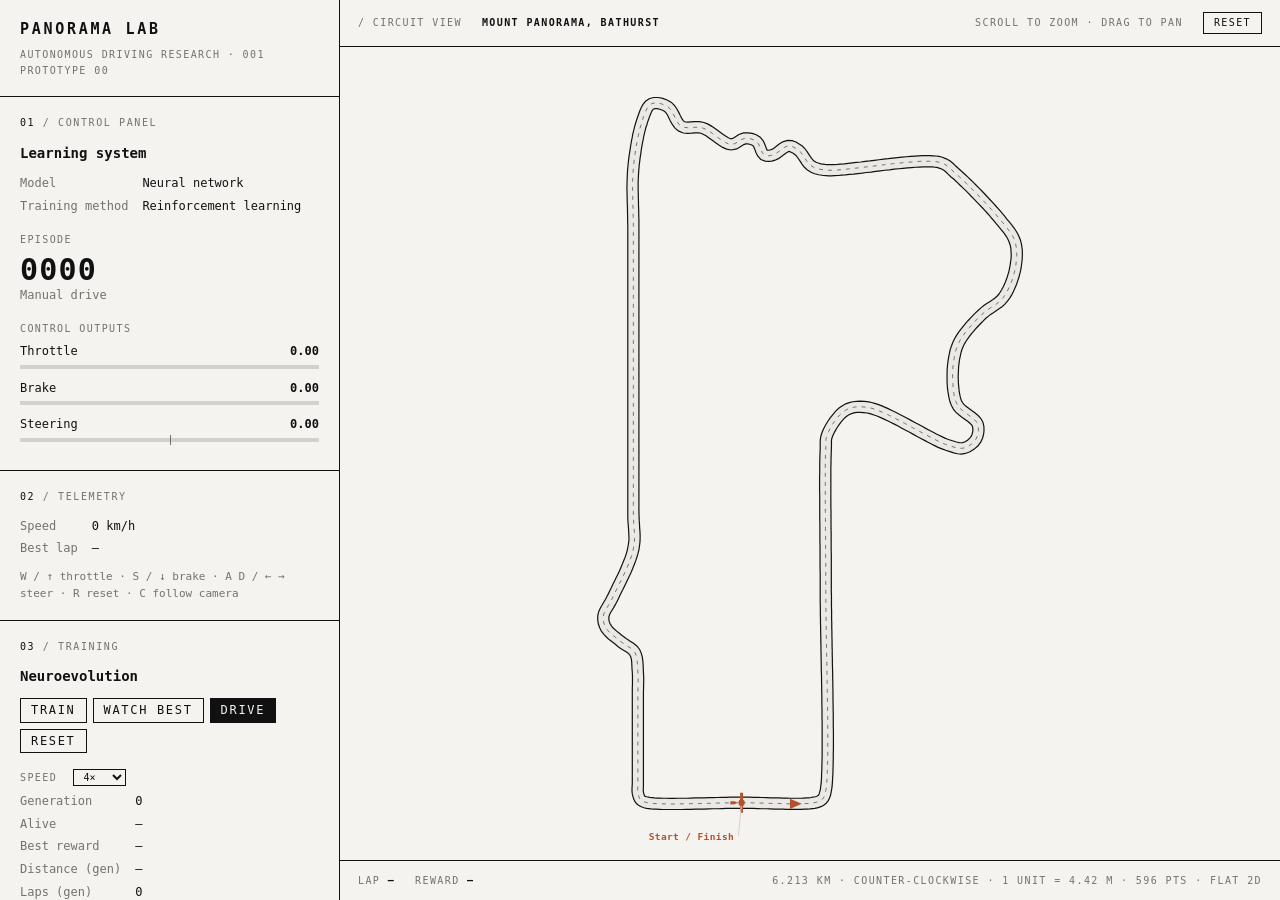
==== index.html @ cdbc01ad "Initial commit" ====
<!doctype html>
<html lang="en">
<head>
<meta charset="utf-8">
<meta name="viewport" content="width=device-width, initial-scale=1">
<title>Panorama Lab · Prototype 00</title>
<link rel="stylesheet" href="style.css">
</head>
<body>

<aside class="panel">
  <header>
    <h1>Panorama Lab</h1>
    <p class="meta">Autonomous driving research · 001</p>
    <p class="meta">Prototype 00</p>
  </header>

  <section>
    <h2><span>01</span> / Control panel</h2>
    <h3>Learning system</h3>
    <dl class="kv">
      <dt>Model</dt><dd>Neural network</dd>
      <dt>Training method</dt><dd>Reinforcement learning</dd>
    </dl>

    <p class="label">Episode</p>
    <strong class="episode" id="episode">0000</strong>
    <p class="muted" id="status">Awaiting simulation</p>

    <p class="label">Control outputs</p>
    <div class="out"><div class="row"><span>Throttle</span><b id="v-thr">0.00</b></div><div class="meter"><i id="b-thr"></i></div></div>
    <div class="out"><div class="row"><span>Brake</span><b id="v-brk">0.00</b></div><div class="meter"><i id="b-brk"></i></div></div>
    <div class="out"><div class="row"><span>Steering</span><b id="v-str">0.00</b></div><div class="meter centre"><i id="b-str"></i></div></div>
  </section>

  <section>
    <h2><span>02</span> / Telemetry</h2>
    <dl class="kv">
      <dt>Speed</dt><dd id="speed">0 km/h</dd>
      <dt>Best lap</dt><dd id="best">—</dd>
    </dl>
    <p class="muted note">W / ↑ throttle · S / ↓ brake · A D / ← → steer · R reset · C follow camera</p>
  </section>

  <section>
    <h2><span>03</span> / Training</h2>
    <h3>Neuroevolution</h3>
    <div class="btns">
      <button id="tr-train" type="button">Train</button>
      <button id="tr-watch" type="button">Watch best</button>
      <button id="tr-drive" type="button">Drive</button>
      <button id="tr-reset" type="button">Reset</button>
    </div>
    <p class="label">Speed
      <select id="tr-speed">
        <option value="1">1×</option><option value="4" selected>4×</option>
        <option value="16">16×</option><option value="64">64×</option><option value="max">Max</option>
      </select>
    </p>
    <dl class="kv">
      <dt>Generation</dt><dd id="t-gen">0</dd>
      <dt>Alive</dt><dd id="t-alive">—</dd>
      <dt>Best reward</dt><dd id="t-best">—</dd>
      <dt>Distance (gen)</dt><dd id="t-dist">—</dd>
      <dt>Laps (gen)</dt><dd id="t-laps">0</dd>
      <dt>Best lap</dt><dd id="t-lap">—</dd>
    </dl>
    <svg id="chart" class="fig" viewBox="0 0 330 100" role="img" aria-label="Reward by generation">
      <line class="ax" x1="30" y1="8" x2="30" y2="84"/><line class="ax" x1="30" y1="84" x2="318" y2="84"/>
      <path id="c-mean" d=""/><path id="c-best" d=""/>
      <text x="34" y="16">reward</text><text x="318" y="96" text-anchor="end">generation</text>
    </svg>
    <p class="muted note">Solid: best · dashed: mean. <a href="model.html">Model and reward function →</a></p>
  </section>
</aside>

<main class="view">
  <div class="bar-t">
    <span>/ Circuit view</span>
    <b id="track-name"></b>
    <span class="sp">Scroll to zoom · drag to pan</span>
    <button id="reset" type="button">Reset</button>
  </div>
  <svg id="circuit" aria-label="Mount Panorama circuit"></svg>
  <div class="bar-b">
    <span>Lap <b id="lap">—</b></span>
    <span>Reward <b id="reward">—</b></span>
    <span class="sp"><span id="p-len"></span> · <span id="p-dir"></span> · <span id="p-scale"></span> · <span id="p-pts"></span> · Flat 2D</span>
  </div>
</main>

<script src="track.js"></script>
<script src="app.js"></script>
<script src="env.js"></script>
<script src="brain.js"></script>
<script src="sim.js"></script>
<script src="trainer.js"></script>
</body>
</html>
---- style.css ----
:root {
  --bg: #f4f3ef; --ink: #111; --mute: #74726b; --soft: #d3d1c9; --accent: #b5522b;
  --mono: ui-monospace, "SF Mono", Menlo, Consolas, monospace;
}
* { box-sizing: border-box; margin: 0; padding: 0; }
body {
  background: var(--bg); color: var(--ink); font: 12px/1.55 var(--mono);
  display: grid; grid-template-columns: 340px minmax(0, 1fr); height: 100vh; overflow: hidden;
}

/* type */
h1 { font-size: 15px; font-weight: 600; letter-spacing: .18em; text-transform: uppercase; margin-bottom: 6px; }
h2 { font-size: 10px; font-weight: 500; letter-spacing: .16em; text-transform: uppercase; color: var(--mute); margin-bottom: 12px; }
h2 span { color: var(--ink); }
h3 { font-size: 14px; font-weight: 600; margin-bottom: 10px; }
.meta, .label { font-size: 10px; letter-spacing: .14em; text-transform: uppercase; color: var(--mute); }
.label { margin: 16px 0 6px; }
.muted, .mute { color: var(--mute); }
.note { font-size: 11px; margin-top: 10px; }

/* panel */
.panel { overflow: auto; border-right: 1px solid var(--ink); }
.panel > * { padding: 18px 20px; border-bottom: 1px solid var(--ink); }
.panel > *:last-child { border-bottom: 0; }
.kv { display: grid; grid-template-columns: auto 1fr; gap: 4px 14px; }
.kv dt { color: var(--mute); }
.episode { display: block; font-size: 30px; font-weight: 600; letter-spacing: .04em; line-height: 1.1; }
.row { display: flex; justify-content: space-between; }
.out { margin-bottom: 10px; }
.meter { position: relative; height: 4px; background: var(--soft); margin-top: 4px; }
.meter i { position: absolute; top: 0; bottom: 0; left: 0; width: 0; background: var(--ink); }
.meter.centre::after { content: ""; position: absolute; left: 50%; top: -3px; bottom: -3px; width: 1px; background: var(--mute); }

/* figures */
figure { margin-bottom: 16px; }
figcaption { font-size: 11px; color: var(--mute); }
figcaption b { display: block; color: var(--ink); font-weight: 600; }
.fig { width: 100%; height: auto; display: block; margin-bottom: 4px; }
.fig line { stroke: var(--soft); stroke-width: .7; }
.fig line.ax { stroke: var(--ink); stroke-width: 1; }
.fig circle { fill: var(--bg); stroke: var(--ink); stroke-width: 1; }
.fig rect { fill: none; stroke: var(--ink); }
.fig text { font: 8px var(--mono); fill: var(--ink); }
.fig text.mute { fill: var(--mute); }
.fig .ar { stroke: var(--ink); fill: none; stroke-width: 1; }
#ah path { fill: var(--ink); }

/* details */
details { margin-bottom: 8px; }
summary { cursor: pointer; font-size: 10px; letter-spacing: .16em; text-transform: uppercase; color: var(--mute); margin-bottom: 8px; }
.stages { list-style: none; }
.stages li { padding: 8px 0; border-top: 1px solid var(--soft); color: var(--mute); font-size: 11px; }
.stages li b { color: var(--ink); }
.stages li.now { color: var(--ink); }
table { width: 100%; border-collapse: collapse; font-size: 10.5px; }
th, td { text-align: left; vertical-align: top; padding: 4px 8px 4px 0; border-top: 1px solid var(--soft); }
th { color: var(--mute); font-weight: 500; }

/* viewport */
.view { display: grid; grid-template-rows: auto minmax(0, 1fr) auto; min-width: 0; min-height: 0; }
.bar-t, .bar-b {
  display: flex; align-items: baseline; gap: 20px; padding: 12px 18px;
  font-size: 10px; letter-spacing: .14em; text-transform: uppercase; color: var(--mute);
}
.bar-t { border-bottom: 1px solid var(--ink); }
.bar-b { border-top: 1px solid var(--ink); }
.bar-t b, .bar-b b { color: var(--ink); font-weight: 600; }
.sp { margin-left: auto; }
button {
  font: inherit; letter-spacing: .14em; text-transform: uppercase; color: var(--ink);
  background: none; border: 1px solid var(--ink); padding: 2px 10px; cursor: pointer;
}
button:hover { background: var(--ink); color: var(--bg); }

/* circuit */
#circuit { width: 100%; height: 100%; display: block; cursor: grab; touch-action: none; }
#circuit:active { cursor: grabbing; }
.road { fill: rgba(17, 17, 17, .045); fill-rule: evenodd; stroke: none; }
.edge { fill: none; stroke: var(--ink); stroke-width: 1.2; vector-effect: non-scaling-stroke; }
.mid  { fill: none; stroke: var(--mute); stroke-width: 1; stroke-dasharray: 4 5; vector-effect: non-scaling-stroke; }
.sf   { stroke: var(--accent); stroke-width: 3; vector-effect: non-scaling-stroke; }
.dir  { fill: var(--accent); }
.lead { stroke: var(--soft); stroke-width: 1; vector-effect: non-scaling-stroke; }
.dot  { fill: var(--ink); }
.dot.sf-tag { fill: var(--accent); }
.lbl  { font-family: var(--mono); fill: var(--ink); letter-spacing: .04em; pointer-events: none; }
.lbl.sf-tag { fill: var(--accent); font-weight: 600; }
.car  { fill: var(--accent); }

@media (max-width: 820px) {
  body { grid-template-columns: 1fr; height: auto; overflow: auto; }
  .panel { border-right: 0; border-bottom: 1px solid var(--ink); overflow: visible; }
  .view { height: 80vh; }
}

/* training */
.btns { display: flex; flex-wrap: wrap; gap: 6px; margin-bottom: 12px; }
.btns button.on { background: var(--ink); color: var(--bg); }
select { font: inherit; color: var(--ink); background: none; border: 1px solid var(--ink); padding: 1px 6px; margin-left: 8px; }
a { color: var(--ink); }
.ag { fill: var(--mute); opacity: .55; }
.ag.lead { fill: var(--accent); opacity: 1; }
#chart path { fill: none; stroke-width: 1.2; }
#c-best { stroke: var(--accent); }
#c-mean { stroke: var(--mute); stroke-dasharray: 3 3; }

/* documentation page */
body.doc { display: block; height: auto; overflow: auto; }
.doc main { max-width: 760px; margin: 0 auto; padding: 32px 20px 64px; }
.doc section { padding: 22px 0; border-top: 1px solid var(--ink); }
.doc header { padding-bottom: 22px; }
.doc p, .doc ul { max-width: 64ch; margin-bottom: 10px; }
.doc ul { margin-left: 18px; }
.doc table { margin-bottom: 10px; }
.doc td:first-child { white-space: nowrap; }
.doc .fig { max-width: 560px; }
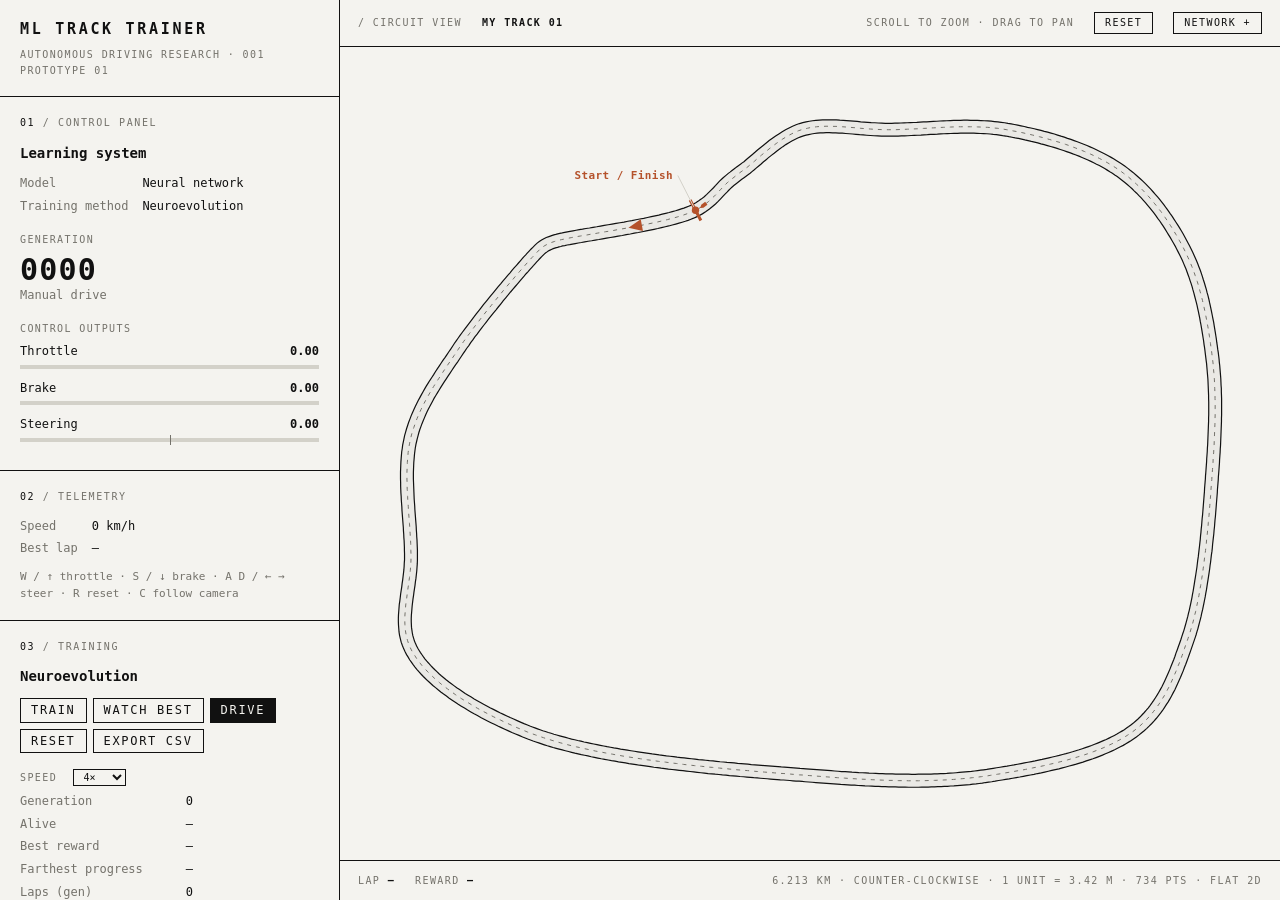
==== commit 7f647b7f: "final prototype 01" ====
--- a/index.html
+++ b/index.html
@@ -1,18 +1,18 @@
 <!doctype html>
 <html lang="en">
 <head>
-<meta charset="utf-8">
-<meta name="viewport" content="width=device-width, initial-scale=1">
-<title>Panorama Lab · Prototype 00</title>
-<link rel="stylesheet" href="style.css">
+  <meta charset="utf-8">
+  <meta name="viewport" content="width=device-width, initial-scale=1">
+  <title>ML Track Trainer · Prototype 01</title>
+  <link rel="stylesheet" href="style.css">
 </head>
 <body>
 
 <aside class="panel">
   <header>
-    <h1>Panorama Lab</h1>
+    <h1>ML Track Trainer</h1>
     <p class="meta">Autonomous driving research · 001</p>
-    <p class="meta">Prototype 00</p>
+    <p class="meta">Prototype 01</p>
   </header>
 
   <section>
@@ -20,17 +20,26 @@
     <h3>Learning system</h3>
     <dl class="kv">
       <dt>Model</dt><dd>Neural network</dd>
-      <dt>Training method</dt><dd>Reinforcement learning</dd>
+      <dt>Training method</dt><dd>Neuroevolution</dd>
     </dl>
 
-    <p class="label">Episode</p>
+    <p class="label">Generation</p>
     <strong class="episode" id="episode">0000</strong>
     <p class="muted" id="status">Awaiting simulation</p>
 
     <p class="label">Control outputs</p>
-    <div class="out"><div class="row"><span>Throttle</span><b id="v-thr">0.00</b></div><div class="meter"><i id="b-thr"></i></div></div>
-    <div class="out"><div class="row"><span>Brake</span><b id="v-brk">0.00</b></div><div class="meter"><i id="b-brk"></i></div></div>
-    <div class="out"><div class="row"><span>Steering</span><b id="v-str">0.00</b></div><div class="meter centre"><i id="b-str"></i></div></div>
+    <div class="out">
+      <div class="row"><span>Throttle</span><b id="v-thr">0.00</b></div>
+      <div class="meter"><i id="b-thr"></i></div>
+    </div>
+    <div class="out">
+      <div class="row"><span>Brake</span><b id="v-brk">0.00</b></div>
+      <div class="meter"><i id="b-brk"></i></div>
+    </div>
+    <div class="out">
+      <div class="row"><span>Steering</span><b id="v-str">0.00</b></div>
+      <div class="meter centre"><i id="b-str"></i></div>
+    </div>
   </section>
 
   <section>
@@ -45,32 +54,46 @@
   <section>
     <h2><span>03</span> / Training</h2>
     <h3>Neuroevolution</h3>
+
     <div class="btns">
       <button id="tr-train" type="button">Train</button>
       <button id="tr-watch" type="button">Watch best</button>
       <button id="tr-drive" type="button">Drive</button>
       <button id="tr-reset" type="button">Reset</button>
+      <button id="tr-export" type="button">Export CSV</button>
     </div>
+
     <p class="label">Speed
       <select id="tr-speed">
-        <option value="1">1×</option><option value="4" selected>4×</option>
-        <option value="16">16×</option><option value="64">64×</option><option value="max">Max</option>
+        <option value="1">1×</option>
+        <option value="4" selected>4×</option>
+        <option value="16">16×</option>
+        <option value="64">64×</option>
+        <option value="max">Max</option>
       </select>
     </p>
+
     <dl class="kv">
       <dt>Generation</dt><dd id="t-gen">0</dd>
       <dt>Alive</dt><dd id="t-alive">—</dd>
       <dt>Best reward</dt><dd id="t-best">—</dd>
-      <dt>Distance (gen)</dt><dd id="t-dist">—</dd>
+      <dt>Farthest progress</dt><dd id="t-dist">—</dd>
       <dt>Laps (gen)</dt><dd id="t-laps">0</dd>
-      <dt>Best lap</dt><dd id="t-lap">—</dd>
+      <dt>Completion (last gen)</dt><dd id="t-comp">—</dd>
+      <dt>Fastest lap</dt><dd id="t-lap">—</dd>
     </dl>
-    <svg id="chart" class="fig" viewBox="0 0 330 100" role="img" aria-label="Reward by generation">
-      <line class="ax" x1="30" y1="8" x2="30" y2="84"/><line class="ax" x1="30" y1="84" x2="318" y2="84"/>
-      <path id="c-mean" d=""/><path id="c-best" d=""/>
-      <text x="34" y="16">reward</text><text x="318" y="96" text-anchor="end">generation</text>
+
+    <svg id="chart" class="fig" viewBox="0 0 330 100" role="img" aria-label="Reward and completion rate by generation">
+      <line class="ax" x1="30" y1="8" x2="30" y2="84"/>
+      <line class="ax" x1="30" y1="84" x2="318" y2="84"/>
+      <path id="c-mean" d=""/>
+      <path id="c-best" d=""/>
+      <path id="c-comp" d="" fill="none" stroke="currentColor" stroke-dasharray="1 3"/>
+      <text x="34" y="16">reward · completion</text>
+      <text x="318" y="96" text-anchor="end">generation</text>
     </svg>
-    <p class="muted note">Solid: best · dashed: mean. <a href="model.html">Model and reward function →</a></p>
+
+    <p class="muted note">Solid: best · dashed: mean · dotted: completion rate (0–100%). <a href="model.html">Model and reward function →</a></p>
   </section>
 </aside>
 
@@ -80,8 +103,47 @@
     <b id="track-name"></b>
     <span class="sp">Scroll to zoom · drag to pan</span>
     <button id="reset" type="button">Reset</button>
+    <button id="network-toggle" type="button"
+          aria-expanded="false" aria-controls="network-panel">
+    Network +
+  </button>
   </div>
+
+
+  <aside id="network-panel" class="network-panel"
+       aria-label="Live neural network" hidden>
+  <header class="network-header">
+    <div>
+      <h2>Neural network</h2>
+      <p id="network-status" class="muted">Waiting for autonomous driver</p>
+    </div>
+    <button id="network-close" type="button" aria-label="Close network panel">
+      ×
+    </button>
+  </header>
+
+  <svg id="network-live" viewBox="0 0 560 430"
+       role="img" aria-label="Live neural network activations and weights"></svg>
+
+  <div class="network-readouts">
+    <div>
+      <span class="muted">Pedal output</span>
+      <strong id="network-pedal">—</strong>
+    </div>
+    <div>
+      <span class="muted">Steering output</span>
+      <strong id="network-steer">—</strong>
+    </div>
+  </div>
+
+  <p class="muted network-legend">
+    Node fill: activation · Line: weight sign and magnitude
+  </p>
+</aside>
+  
+
   <svg id="circuit" aria-label="Mount Panorama circuit"></svg>
+
   <div class="bar-b">
     <span>Lap <b id="lap">—</b></span>
     <span>Reward <b id="reward">—</b></span>
@@ -95,5 +157,6 @@
 <script src="brain.js"></script>
 <script src="sim.js"></script>
 <script src="trainer.js"></script>
+<script src="network-view.js"></script>
 </body>
 </html>
--- a/style.css
+++ b/style.css
@@ -113,4 +113,163 @@
 .doc ul { margin-left: 18px; }
 .doc table { margin-bottom: 10px; }
 .doc td:first-child { white-space: nowrap; }
-.doc .fig { max-width: 560px; }+.doc .fig { max-width: 560px; }
+
+.network-panel {
+  position: absolute;
+  z-index: 20;
+  top: 56px;
+  right: 16px;
+  width: min(560px, calc(100% - 32px));
+  max-height: calc(100% - 100px);
+  overflow: auto;
+  box-sizing: border-box;
+  padding: 18px;
+  background: #fefefe;
+  color: #2a2a2a;
+  border: 1px solid #2a2a2a;
+}
+
+.network-panel[hidden] {
+  display: none;
+}
+
+/* Header */
+.network-header {
+  display: flex;
+  justify-content: space-between;
+  align-items: flex-start;
+  gap: 16px;
+}
+
+.network-header h2 {
+  margin: 0;
+  font-size: 1.1rem;
+}
+
+.network-header p {
+  margin: 6px 0 12px;
+}
+
+#network-close {
+  flex-shrink: 0;
+  font-size: 1.4rem;
+  line-height: 1;
+  padding: 4px 8px;
+}
+
+/* Neural network diagram */
+#network-live {
+  display: block;
+  width: 100%;
+  height: auto;
+  overflow: visible;
+}
+
+/* Input observations beneath the diagram */
+.network-inputs {
+  border-top: 1px solid #d8d8d8;
+  padding-top: 12px;
+  margin-top: 8px;
+}
+
+.network-section-heading {
+  display: flex;
+  justify-content: space-between;
+  align-items: center;
+  gap: 12px;
+  margin-bottom: 10px;
+  color: #888888;
+  font-size: 10px;
+  letter-spacing: 0.08em;
+}
+
+#network-input-list {
+  display: grid;
+  grid-template-columns: repeat(2, minmax(0, 1fr));
+  gap: 8px 18px;
+}
+
+.network-input-row {
+  display: grid;
+  grid-template-columns: 24px minmax(20px, 1fr) 48px;
+  align-items: center;
+  gap: 8px;
+  min-width: 0;
+  font-size: 11px;
+  font-variant-numeric: tabular-nums;
+}
+
+.network-input-name {
+  color: #888888;
+}
+
+.network-input-meter {
+  height: 4px;
+  min-width: 0;
+  overflow: hidden;
+  background: #e8e8e8;
+}
+
+.network-input-meter i {
+  display: block;
+  height: 100%;
+  background: #d64545;
+  transition: width 80ms linear;
+}
+
+.network-input-meter i.negative {
+  background: #2a2a2a;
+}
+
+.network-input-value {
+  color: #2a2a2a;
+  text-align: right;
+}
+
+/* Output readouts */
+.network-readouts {
+  display: grid;
+  grid-template-columns: 1fr 1fr;
+  gap: 12px;
+  border-top: 1px solid #2a2a2a;
+  padding-top: 12px;
+  margin-top: 12px;
+}
+
+.network-readouts div {
+  display: grid;
+  gap: 5px;
+}
+
+.network-readouts strong {
+  font-variant-numeric: tabular-nums;
+  font-size: 1.2rem;
+}
+
+/* Connection and activation legend */
+.network-legend {
+  font-size: 0.75rem;
+  margin-bottom: 0;
+}
+
+/* Responsive layout */
+@media (max-width: 650px) {
+  .network-panel {
+    top: 48px;
+    right: 8px;
+    width: calc(100% - 16px);
+    max-height: calc(100% - 64px);
+    padding: 12px;
+  }
+}
+
+@media (max-width: 480px) {
+  #network-input-list {
+    grid-template-columns: minmax(0, 1fr);
+  }
+
+  .network-input-row {
+    grid-template-columns: 24px minmax(20px, 1fr) 48px;
+  }
+}
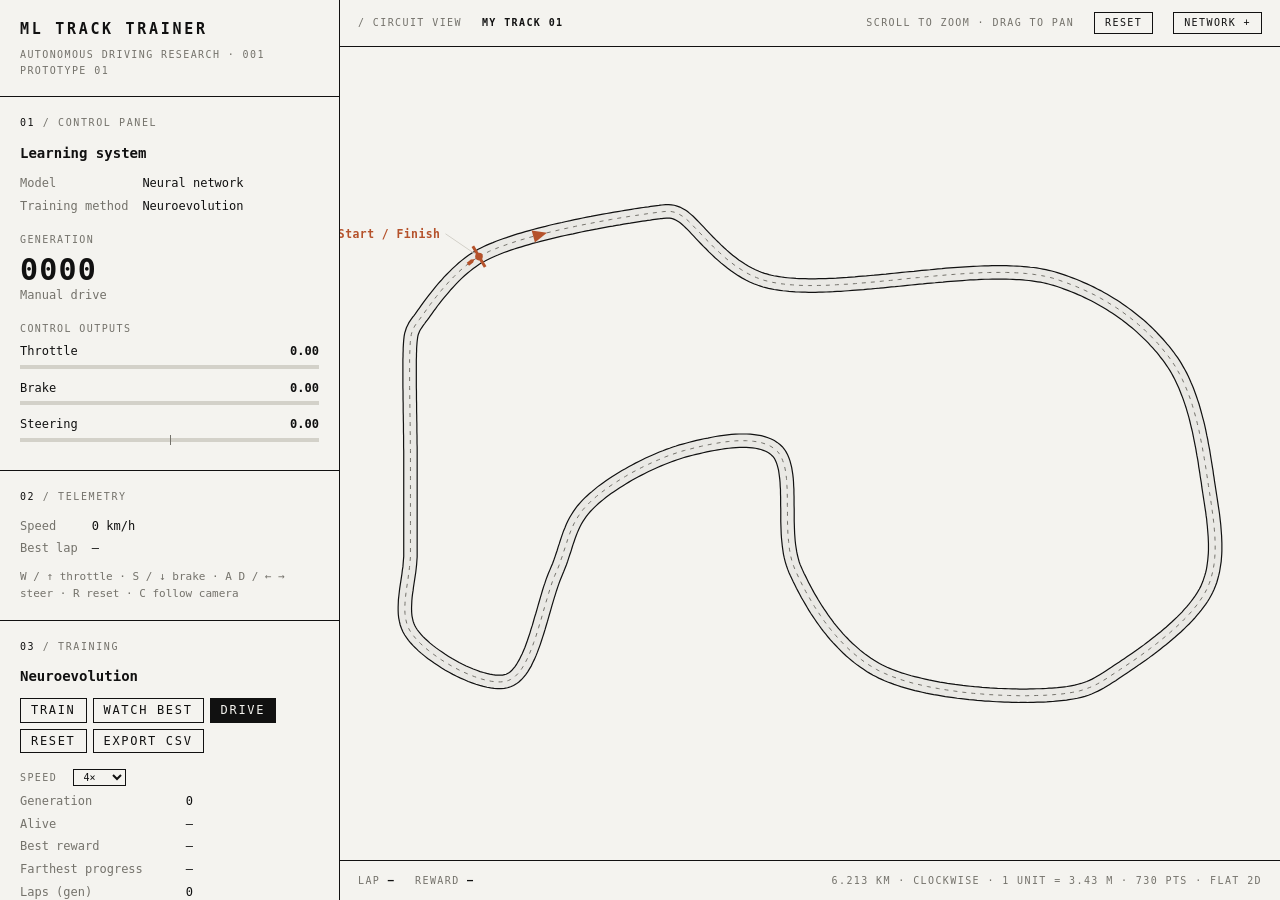
==== commit 7c23a45a: "Add in-app track maker and ACC session track import - Make track / Edit current: draw or edit a circ" ====
--- a/index.html
+++ b/index.html
@@ -95,7 +95,60 @@
 
     <p class="muted note">Solid: best · dashed: mean · dotted: completion rate (0–100%). <a href="model.html">Model and reward function →</a></p>
   </section>
+
+  <section>
+    <h2><span>04</span> / Track</h2>
+    <dl class="kv">
+      <dt>Circuit</dt><dd id="trk-name">—</dd>
+      <dt>Source</dt><dd id="trk-src">—</dd>
+    </dl>
+    <div class="btns" style="margin-top:12px">
+      <button id="trk-make" type="button">Make track</button>
+      <button id="trk-edit" type="button">Edit current</button>
+      <label class="file-btn">Import track<input id="trk-file" type="file" accept=".csv,.json" hidden></label>
+      <button id="trk-builtin" type="button">Built-in</button>
+    </div>
+    <p class="muted note" id="trk-msg">Make track: draw a circuit over an image. Import: an ACC session CSV (from ac_telemetry reader.py) or a .track.json. Models are saved per track name.</p>
+  </section>
 </aside>
+
+<div id="maker" class="maker" hidden>
+  <div class="maker-box">
+    <div class="bar-t">
+      <span>/ Track maker</span>
+      <span>Points <b id="mk-count">0</b></span>
+      <span>Cursor <b id="mk-cursor">—</b></span>
+      <span class="sp">Click add · drag move · right-click delete · Ctrl+Z undo</span>
+      <button id="mk-close" type="button">Close</button>
+    </div>
+    <div class="maker-body">
+      <div class="maker-side">
+        <p class="label">1 · Background (optional)</p>
+        <label class="file-btn">Load image<input id="mk-img" type="file" accept="image/*" hidden></label>
+        <p class="label">Image opacity</p>
+        <input id="mk-opacity" type="range" min="0.1" max="1" step="0.05" value="0.6">
+        <p class="label">2 · Draw</p>
+        <p class="muted">Click the centreline in driving direction, starting at the start/finish line. Clicking near the line inserts a point there.</p>
+        <div class="btns" style="margin-top:8px">
+          <button id="mk-undo" type="button">Undo</button>
+          <button id="mk-clear" type="button">Clear</button>
+          <button id="mk-reverse" type="button">Reverse</button>
+        </div>
+        <p class="label">3 · Details</p>
+        <label class="mk-field">Name <input id="mk-name" type="text" value="My Track"></label>
+        <label class="mk-field">Lap length (m) <input id="mk-len" type="number" min="100" value="5000"></label>
+        <label class="mk-field">Road width <input id="mk-width" type="range" min="0.002" max="0.012" step="0.0005" value="0.0053"></label>
+        <p class="label">4 · Save</p>
+        <div class="btns">
+          <button id="mk-use" type="button" disabled>Use track</button>
+          <button id="mk-save" type="button">Save .json</button>
+        </div>
+        <p class="muted note" id="mk-msg"></p>
+      </div>
+      <div class="maker-canvas"><canvas id="mk-canvas"></canvas></div>
+    </div>
+  </div>
+</div>
 
 <main class="view">
   <div class="bar-t">
@@ -151,7 +204,10 @@
   </div>
 </main>
 
+<script src="acc-csv.js"></script>
 <script src="track.js"></script>
+<script src="track-import.js"></script>
+<script src="track-maker.js"></script>
 <script src="app.js"></script>
 <script src="env.js"></script>
 <script src="brain.js"></script>
--- a/style.css
+++ b/style.css
@@ -71,6 +71,27 @@
   background: none; border: 1px solid var(--ink); padding: 2px 10px; cursor: pointer;
 }
 button:hover { background: var(--ink); color: var(--bg); }
+button:disabled { opacity: .35; pointer-events: none; }
+.file-btn {
+  font: inherit; letter-spacing: .14em; text-transform: uppercase; color: var(--ink);
+  border: 1px solid var(--ink); padding: 2px 10px; cursor: pointer;
+}
+.file-btn:hover { background: var(--ink); color: var(--bg); }
+
+/* track maker */
+.maker { position: fixed; inset: 0; z-index: 50; background: rgba(17, 17, 17, .35); display: grid; place-items: center; }
+.maker[hidden] { display: none; }
+.maker-box { width: min(1400px, 96vw); height: min(900px, 92vh); background: var(--bg); border: 1px solid var(--ink);
+  display: grid; grid-template-rows: auto minmax(0, 1fr); }
+.maker-body { display: grid; grid-template-columns: 260px minmax(0, 1fr); min-height: 0; }
+.maker-side { padding: 14px 18px; border-right: 1px solid var(--ink); overflow: auto; }
+.maker-side input[type=range] { width: 100%; }
+.maker-canvas { min-width: 0; min-height: 0; }
+.maker-canvas canvas { display: block; cursor: crosshair; }
+.mk-field { display: block; margin-bottom: 8px; color: var(--mute); }
+.mk-field input[type=text], .mk-field input[type=number] {
+  display: block; width: 100%; font: inherit; color: var(--ink); background: none; border: 1px solid var(--ink); padding: 2px 6px; margin-top: 2px;
+}
 
 /* circuit */
 #circuit { width: 100%; height: 100%; display: block; cursor: grab; touch-action: none; }
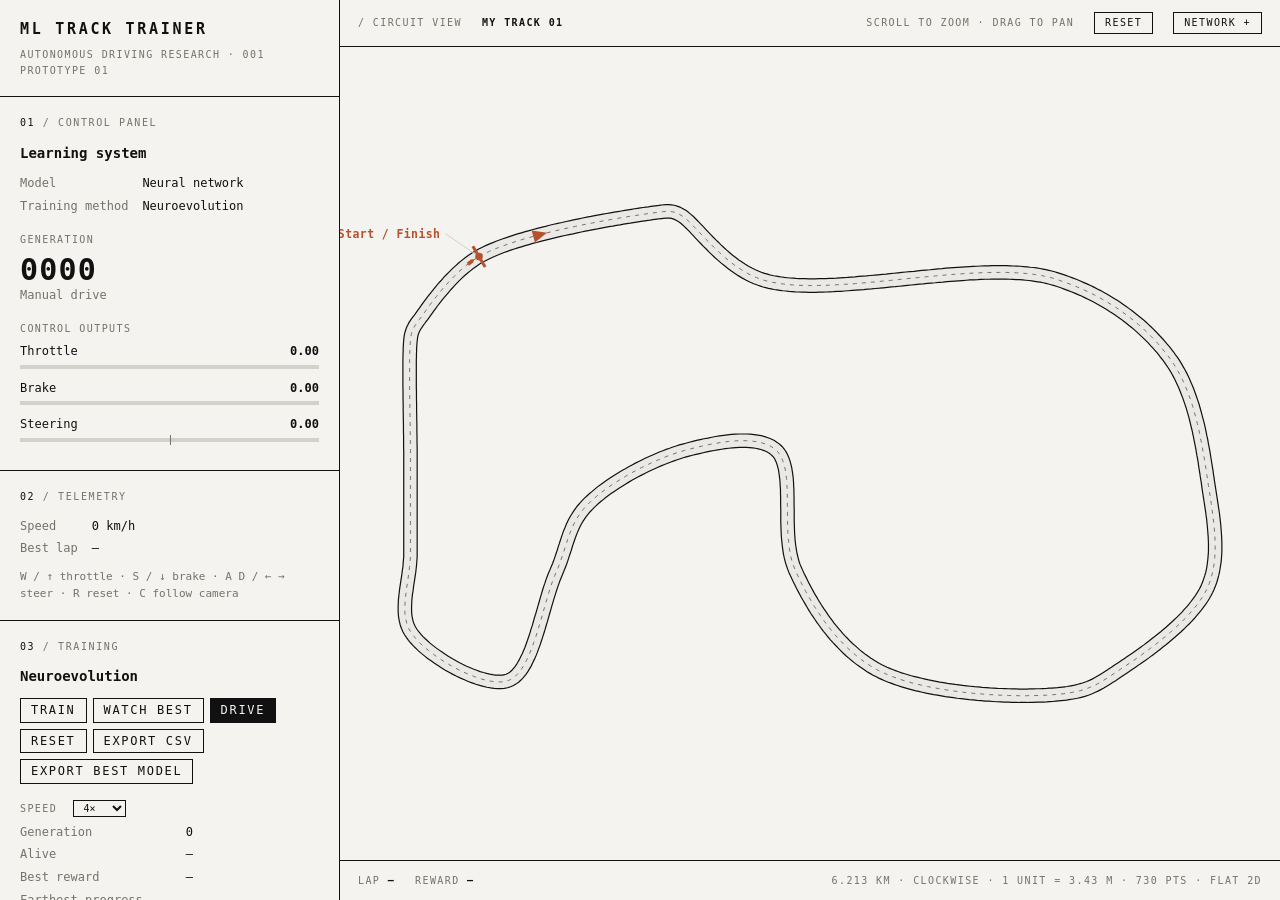
==== commit 3ff73bfd: "Add Export best model button Downloads the best genome as {w, fit, gen, layers, track, lap_s}, the f" ====
--- a/index.html
+++ b/index.html
@@ -61,6 +61,7 @@
       <button id="tr-drive" type="button">Drive</button>
       <button id="tr-reset" type="button">Reset</button>
       <button id="tr-export" type="button">Export CSV</button>
+      <button id="tr-export-model" type="button">Export best model</button>
     </div>
 
     <p class="label">Speed
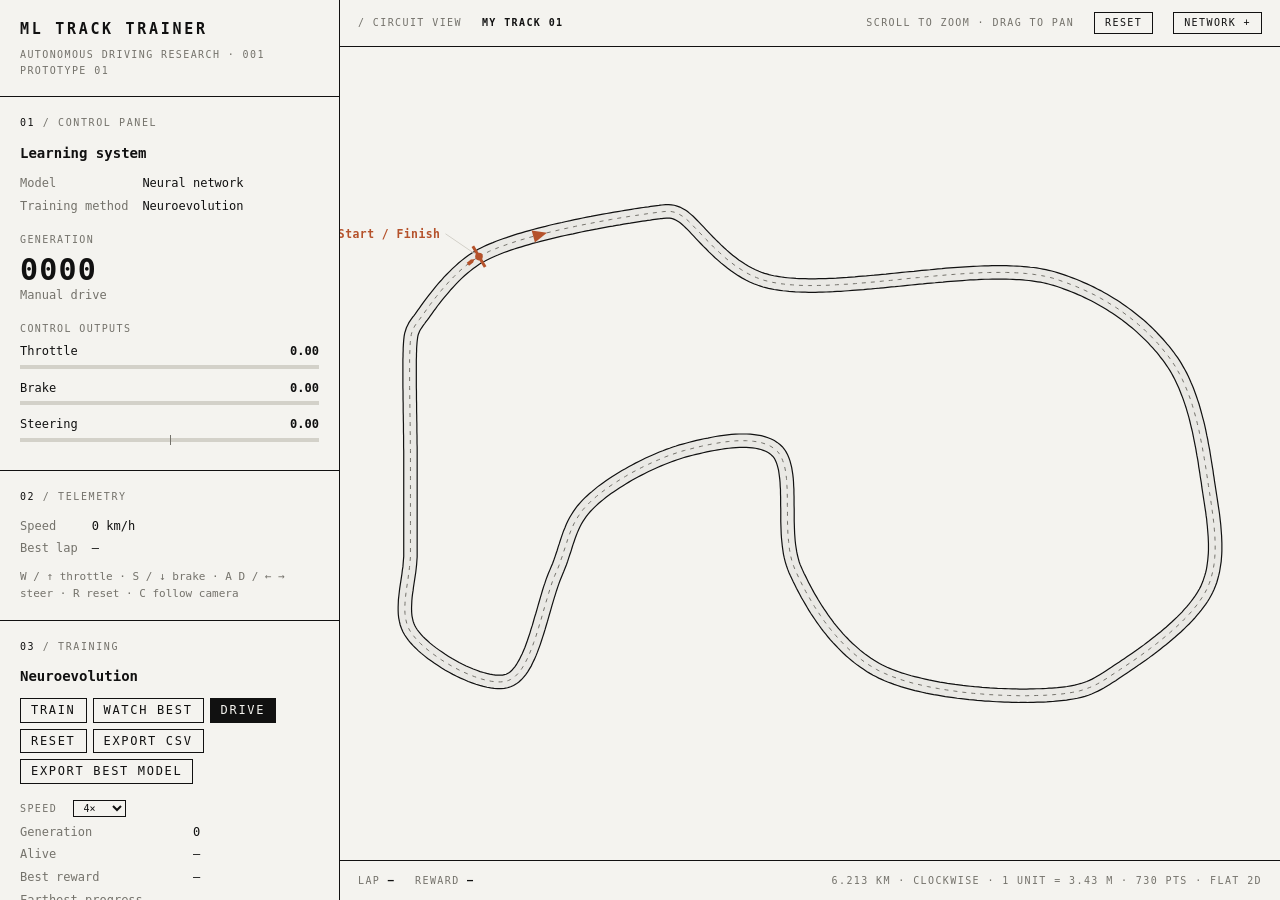
==== commit c6d4c1c1: "Car that slides like ACC, fitted from an imported session Dynamic bicycle model with tyre peak, load" ====
--- a/index.html
+++ b/index.html
@@ -81,7 +81,8 @@
       <dt>Farthest progress</dt><dd id="t-dist">—</dd>
       <dt>Laps (gen)</dt><dd id="t-laps">0</dd>
       <dt>Completion (last gen)</dt><dd id="t-comp">—</dd>
-      <dt>Fastest lap</dt><dd id="t-lap">—</dd>
+      <dt>Fastest lap (standing)</dt><dd id="t-lap">—</dd>
+      <dt>Fastest flying lap</dt><dd id="t-fly">—</dd>
     </dl>
 
     <svg id="chart" class="fig" viewBox="0 0 330 100" role="img" aria-label="Reward and completion rate by generation">
@@ -206,6 +207,7 @@
 </main>
 
 <script src="acc-csv.js"></script>
+<script src="car-fit.js"></script>
 <script src="track.js"></script>
 <script src="track-import.js"></script>
 <script src="track-maker.js"></script>
